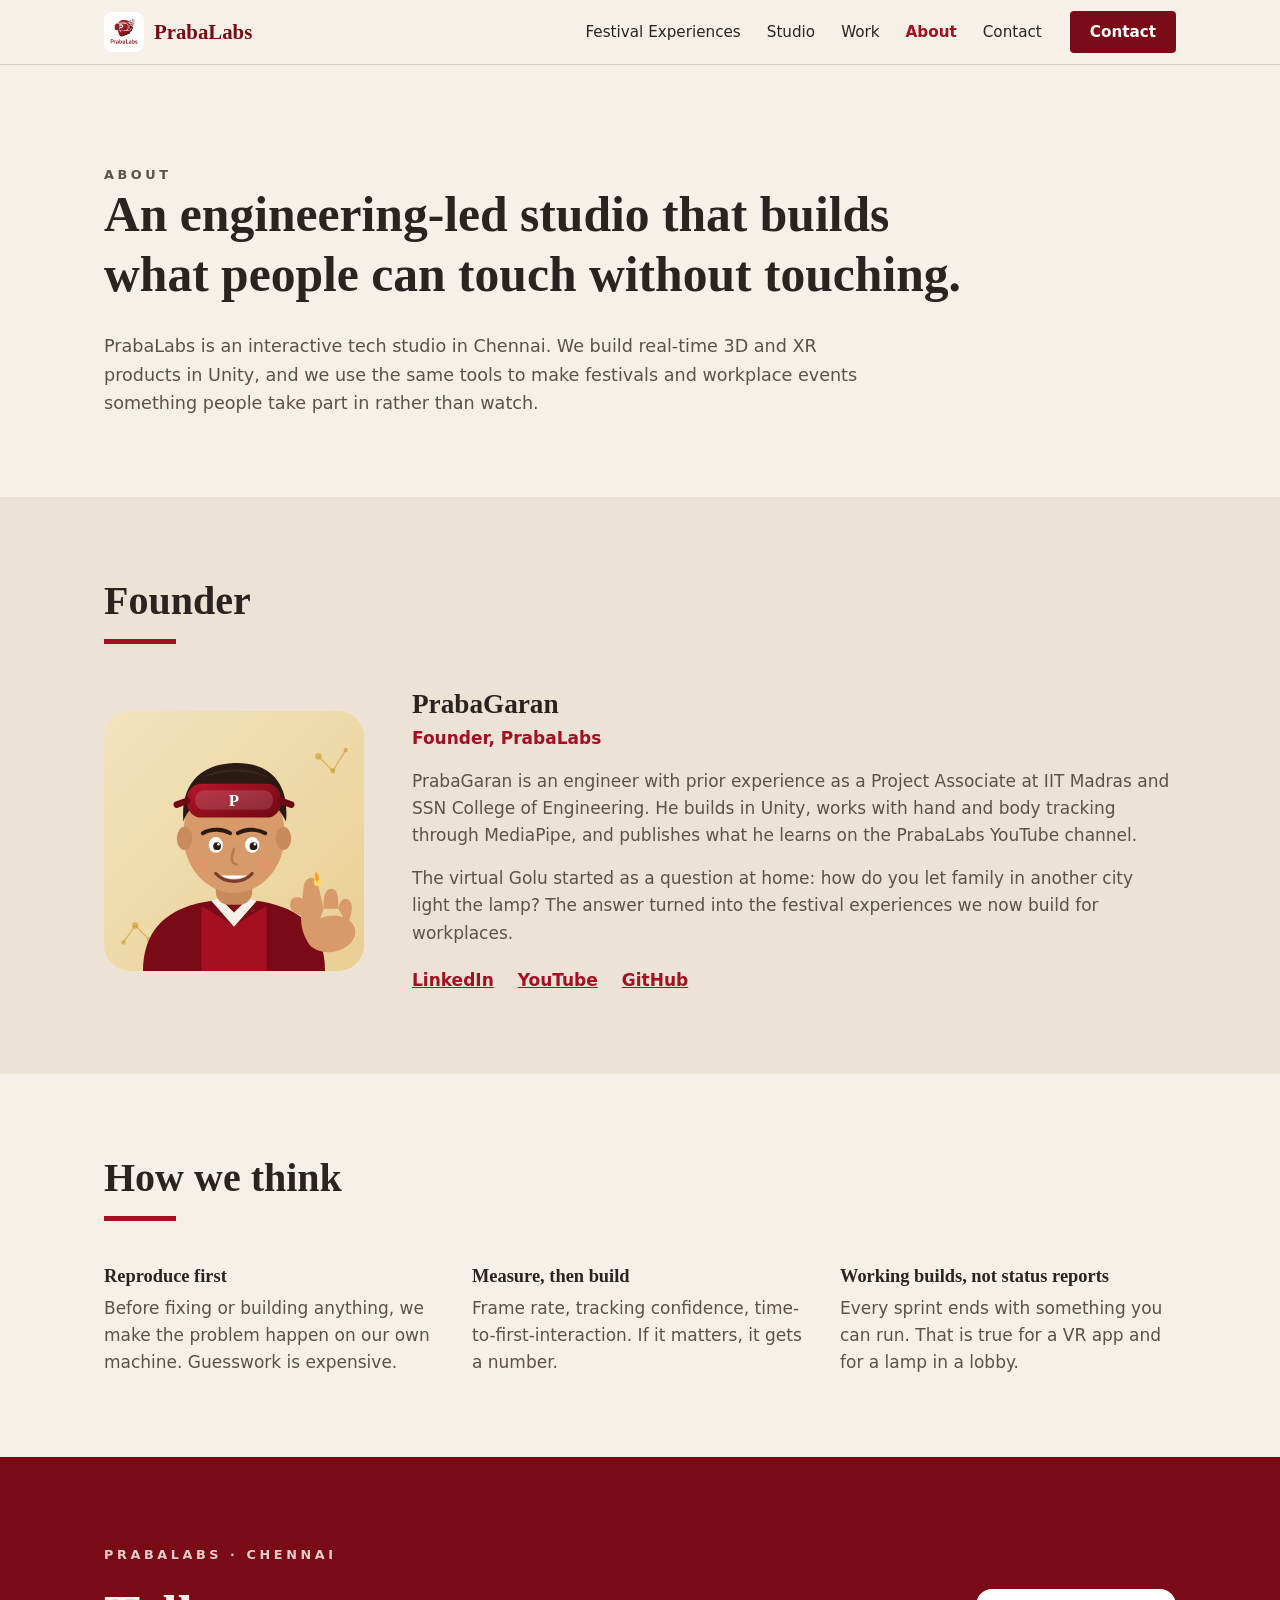
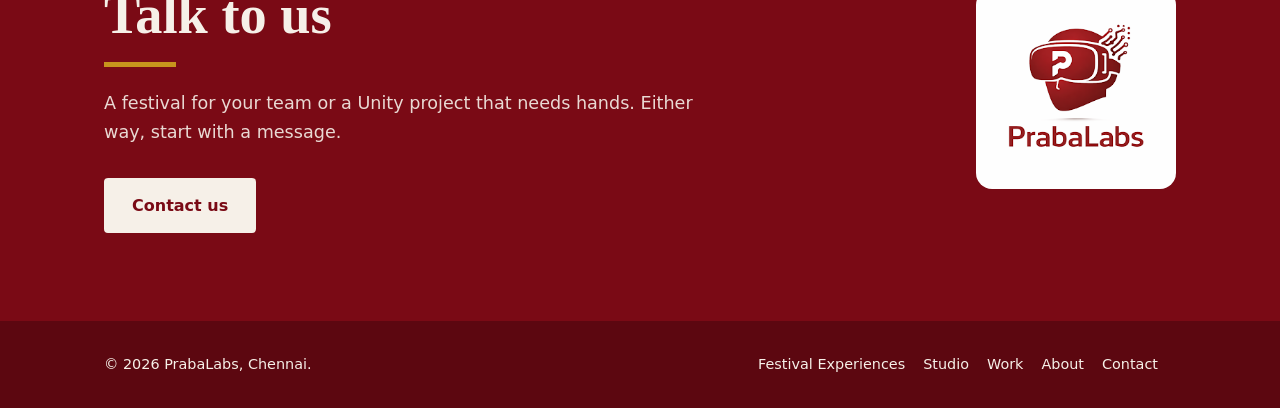
==== about.html @ b810124c "Redesign: festival experiences page, multi-page site, quote form, founder page" ====
<!DOCTYPE html>
<html lang="en">
<head>
  <meta charset="utf-8">
  <meta name="viewport" content="width=device-width, initial-scale=1">
  <title>About | PrabaLabs</title>
  <meta name="description" content="PrabaLabs is an engineering-led interactive tech studio in Chennai founded by PrabaGaran, building touch-free festival experiences and Unity XR products.">
  <link rel="canonical" href="https://prabalabs.github.io/about.html">
  <meta property="og:title" content="About PrabaLabs">
  <meta property="og:description" content="An engineering-led interactive tech studio in Chennai.">
  <meta property="og:image" content="https://prabalabs.github.io/assets/logo.png">
  <meta property="og:type" content="website">
  <link rel="icon" href="assets/logo.png">
  <link rel="stylesheet" href="style.css">
</head>
<body>

  <header class="nav">
    <div class="wrap nav-inner">
      <a class="brand" href="index.html">
        <img src="assets/logo.png" alt="" width="40" height="40">
        <span>PrabaLabs</span>
      </a>
      <button class="nav-toggle" aria-label="Menu" aria-expanded="false"><span></span><span></span><span></span></button>
      <nav class="nav-links" aria-label="Main">
        <a href="festivals.html">Festival Experiences</a>
        <a href="services.html">Studio</a>
        <a href="work.html">Work</a>
        <a href="about.html" aria-current="page">About</a>
        <a href="contact.html">Contact</a>
      </nav>
      <a class="btn btn-small" href="contact.html">Contact</a>
    </div>
  </header>

  <main id="top">

    <section class="hero">
      <div class="wrap about">
        <p class="eyebrow">About</p>
        <h1>An engineering-led studio that builds what people can touch without touching.</h1>
        <p class="lead">PrabaLabs is an interactive tech studio in Chennai. We build real-time 3D and XR products in Unity, and we use the same tools to make festivals and workplace events something people take part in rather than watch.</p>
      </div>
    </section>

    <section class="section section-alt">
      <div class="wrap">
        <h2>Founder</h2>
        <div class="founder">
          <img src="assets/prabagaran.svg" alt="Cartoon portrait of PrabaGaran wearing a VR headset on his forehead and making the lamp-lighting pinch gesture" width="260" height="260">
          <div>
            <h3>PrabaGaran</h3>
            <p class="role">Founder, PrabaLabs</p>
            <p>PrabaGaran is an engineer with prior experience as a Project Associate at IIT Madras and SSN College of Engineering. He builds in Unity, works with hand and body tracking through MediaPipe, and publishes what he learns on the PrabaLabs YouTube channel.</p>
            <p>The virtual Golu started as a question at home: how do you let family in another city light the lamp? The answer turned into the festival experiences we now build for workplaces.</p>
            <p class="contact-links" style="margin-top:20px"><a href="https://www.linkedin.com/in/praba-labs-1b8735436" target="_blank" rel="noopener">LinkedIn</a> <a href="https://www.youtube.com/@PrabaLabs" target="_blank" rel="noopener">YouTube</a> <a href="https://github.com/PrabaLabs" target="_blank" rel="noopener">GitHub</a></p>
          </div>
        </div>
      </div>
    </section>

    <section class="section">
      <div class="wrap">
        <h2>How we think</h2>
        <div class="values">
          <div>
            <h3>Reproduce first</h3>
            <p>Before fixing or building anything, we make the problem happen on our own machine. Guesswork is expensive.</p>
          </div>
          <div>
            <h3>Measure, then build</h3>
            <p>Frame rate, tracking confidence, time-to-first-interaction. If it matters, it gets a number.</p>
          </div>
          <div>
            <h3>Working builds, not status reports</h3>
            <p>Every sprint ends with something you can run. That is true for a VR app and for a lamp in a lobby.</p>
          </div>
        </div>
      </div>
    </section>

    <section class="contact">
      <div class="wrap contact-grid">
        <div>
          <p class="eyebrow">PrabaLabs · Chennai</p>
          <h2>Talk to us</h2>
          <p class="lead">A festival for your team or a Unity project that needs hands. Either way, start with a message.</p>
          <div class="actions">
            <a class="btn btn-light" href="contact.html">Contact us</a>
          </div>
        </div>
        <img class="contact-logo" src="assets/logo.png" alt="PrabaLabs logo" width="200" height="200" loading="lazy">
      </div>
    </section>

  </main>

  <footer class="footer">
    <div class="wrap">
      <p>© <span id="year">2026</span> PrabaLabs, Chennai.</p>
      <p><a href="festivals.html">Festival Experiences</a><a href="services.html">Studio</a><a href="work.html">Work</a><a href="about.html">About</a><a href="contact.html">Contact</a></p>
    </div>
  </footer>

  <script src="site.js"></script>
</body>
</html>
---- style.css ----
:root {
  --cream: #f6f0e8;
  --cream-dark: #ece3d6;
  --maroon: #7a0a15;
  --red: #a50f22;
  --gold: #c8951d;
  --gold-soft: #f3e3bd;
  --ink: #2b2320;
  --muted: #5c514b;
  --rule: #d8cdbf;
  --serif: Georgia, "Times New Roman", serif;
  --sans: "Segoe UI", system-ui, -apple-system, Roboto, Helvetica, Arial, sans-serif;
}

* { box-sizing: border-box; }

html { scroll-behavior: smooth; scroll-padding-top: 80px; }

body {
  margin: 0;
  background: var(--cream);
  color: var(--ink);
  font-family: var(--sans);
  font-size: 17px;
  line-height: 1.6;
}

img { max-width: 100%; height: auto; display: block; }

a { color: var(--red); }

.wrap { max-width: 1120px; margin: 0 auto; padding: 0 24px; }

h1, h2, h3 { margin: 0; line-height: 1.2; }

h1, h2, blockquote { font-family: var(--serif); }

h1 { font-size: clamp(2rem, 4.2vw, 3.1rem); font-weight: 700; text-wrap: balance; }

h2 { font-size: clamp(1.8rem, 3.4vw, 2.5rem); }

h2::after {
  content: "";
  display: block;
  width: 72px;
  height: 5px;
  margin-top: 14px;
  background: var(--red);
}

h2.center { text-align: center; }
h2.center::after { margin-left: auto; margin-right: auto; }

h3 { font-size: 1.15rem; }

.eyebrow {
  margin: 0 0 18px;
  color: var(--red);
  font-size: 0.8rem;
  font-weight: 700;
  letter-spacing: 0.28em;
  text-transform: uppercase;
}

.lead { margin: 22px 0 0; max-width: 56ch; color: var(--muted); font-size: 1.1rem; }

.muted { color: var(--muted); }

/* Navigation */

.nav {
  position: sticky;
  top: 0;
  z-index: 10;
  background: rgba(246, 240, 232, 0.94);
  backdrop-filter: blur(8px);
  border-bottom: 1px solid var(--rule);
}

.nav-inner { position: relative; display: flex; align-items: center; gap: 28px; height: 64px; }

.brand {
  display: flex;
  align-items: center;
  gap: 10px;
  margin-right: auto;
  color: var(--maroon);
  font-family: var(--serif);
  font-size: 1.3rem;
  font-weight: 700;
  text-decoration: none;
}

.brand img { border-radius: 8px; }

.nav-links { display: flex; gap: 26px; }

.nav-links a { color: var(--ink); font-size: 0.95rem; text-decoration: none; }

.nav-links a:hover, .nav-links a[aria-current="page"] { color: var(--red); }

.nav-links a[aria-current="page"] { font-weight: 600; }

.nav-toggle {
  display: none;
  width: 42px;
  height: 42px;
  padding: 0;
  border: 1px solid var(--rule);
  border-radius: 6px;
  background: transparent;
  cursor: pointer;
}

.nav-toggle span {
  display: block;
  width: 20px;
  height: 2px;
  margin: 4px auto;
  background: var(--ink);
}

/* Buttons */

.btn {
  display: inline-block;
  padding: 13px 26px;
  border: 2px solid var(--maroon);
  border-radius: 4px;
  background: var(--maroon);
  color: #fff;
  font-weight: 600;
  text-decoration: none;
  cursor: pointer;
  font-size: 1rem;
  font-family: inherit;
  transition: background 0.15s, color 0.15s;
}

.btn:hover { background: var(--red); border-color: var(--red); }

.btn-small { padding: 7px 18px; font-size: 0.95rem; }

.btn-ghost { background: transparent; color: var(--maroon); }

.btn-ghost:hover { background: var(--maroon); border-color: var(--maroon); color: #fff; }

.btn-light { background: var(--cream); border-color: var(--cream); color: var(--maroon); }

.btn-light:hover { background: #fff; border-color: #fff; }

.btn-gold { background: var(--gold); border-color: var(--gold); color: #2b1a05; }

.btn-gold:hover { background: #dca72a; border-color: #dca72a; }

.actions { display: flex; flex-wrap: wrap; gap: 14px; margin-top: 32px; }

/* Hero */

.hero { padding: 72px 0 80px; }

.hero-grid { display: grid; grid-template-columns: 1.05fr 1fr; gap: 56px; align-items: center; }

.feature { margin: 0; }

.feature figcaption { margin-top: 12px; color: var(--muted); font-size: 0.92rem; }

/* Home: two front doors */

.doors { display: grid; grid-template-columns: 1fr 1fr; gap: 28px; margin-top: 44px; }

.door {
  position: relative;
  display: flex;
  flex-direction: column;
  justify-content: flex-end;
  min-height: 380px;
  padding: 32px;
  border-radius: 10px;
  overflow: hidden;
  color: #fff;
  text-decoration: none;
  background: linear-gradient(160deg, #3a1a1d, #1c0f10);
  isolation: isolate;
}

.door img { position: absolute; inset: 0; width: 100%; height: 100%; object-fit: cover; z-index: -2; transition: transform 0.4s; }

.door::before {
  content: "";
  position: absolute;
  inset: 0;
  z-index: -1;
  background: linear-gradient(180deg, rgba(20, 8, 6, 0.15) 0%, rgba(20, 8, 6, 0.78) 45%, rgba(20, 8, 6, 0.94) 100%);
}

.door:hover img { transform: scale(1.04); }

.door .eyebrow { color: var(--gold); margin-bottom: 10px; }

.door h3 { font-family: var(--serif); font-size: 1.7rem; }

.door p { margin: 10px 0 0; opacity: 0.9; max-width: 40ch; }

.door .arrow { margin-top: 18px; color: var(--gold); font-weight: 600; }

/* Video thumbnails */

.video {
  position: relative;
  display: block;
  width: 100%;
  aspect-ratio: 16 / 9;
  padding: 0;
  border: 0;
  border-radius: 6px;
  overflow: hidden;
  background: var(--ink);
  cursor: pointer;
}

.video img { width: 100%; height: 100%; object-fit: cover; transition: transform 0.3s; }

.video:hover img { transform: scale(1.03); }

.play {
  position: absolute;
  inset: 0;
  margin: auto;
  width: 64px;
  height: 64px;
  border-radius: 50%;
  background: var(--red);
  box-shadow: 0 4px 18px rgba(0, 0, 0, 0.35);
}

.play::after {
  content: "";
  position: absolute;
  top: 50%;
  left: 54%;
  transform: translate(-50%, -50%);
  border-style: solid;
  border-width: 11px 0 11px 18px;
  border-color: transparent transparent transparent #fff;
}

.video-frame { cursor: default; }

.feature .video { box-shadow: 0 18px 40px rgba(122, 10, 21, 0.22); }

.video-square { aspect-ratio: 1; }

/* Sections */

.section { padding: 80px 0; }

.section-alt { background: var(--cream-dark); }

.section-gold { background: var(--gold-soft); }

.section-intro { max-width: 68ch; margin: 24px 0 0; color: var(--muted); }

.section-head { display: flex; align-items: end; justify-content: space-between; gap: 24px; flex-wrap: wrap; }

/* Cards */

.cards { display: grid; grid-template-columns: repeat(3, 1fr); gap: 32px; margin-top: 44px; }

.card h3 { margin-top: 16px; }

.card p { margin: 8px 0 0; color: var(--muted); font-size: 0.97rem; }

.card .tags { color: var(--red); font-size: 0.82rem; font-weight: 600; letter-spacing: 0.02em; }

.card-link {
  display: flex;
  flex-direction: column;
  justify-content: center;
  padding: 28px;
  border: 1px solid var(--rule);
  border-left: 5px solid var(--red);
  border-radius: 6px;
  color: var(--ink);
  text-decoration: none;
}

.card-link h3 { margin-top: 0; font-family: var(--serif); font-size: 1.4rem; }

.card-link .arrow { margin-top: 18px; color: var(--red); font-weight: 600; }

.card-link:hover { background: #fff; }

/* Case study */

.case { display: grid; grid-template-columns: 1fr 1fr; gap: 48px; align-items: center; margin-top: 44px; }

.case img { border-radius: 8px; box-shadow: 0 18px 40px rgba(122, 10, 21, 0.18); }

.case h3 { font-family: var(--serif); font-size: 1.6rem; }

.case p { color: var(--muted); }

.case dl { display: grid; grid-template-columns: auto 1fr; gap: 6px 18px; margin: 22px 0 0; font-size: 0.95rem; }

.case dt { color: var(--red); font-weight: 700; }

.case dd { margin: 0; color: var(--muted); }

/* Services */

.services { display: grid; grid-template-columns: repeat(2, 1fr); gap: 36px 56px; margin-top: 44px; }

.service { padding-left: 22px; border-left: 5px solid var(--red); }

.service p { margin: 8px 0 0; color: var(--muted); }

.expertise { margin: 48px 0 0; padding-top: 22px; border-top: 1px solid var(--rule); color: var(--muted); }

.expertise strong { color: var(--ink); }

/* Process */

.steps { display: grid; grid-template-columns: repeat(3, 1fr); gap: 0; margin: 44px 0 0; padding: 0; list-style: none; }

.steps li { padding: 0 36px; border-left: 1px solid var(--rule); }

.steps li:first-child { padding-left: 0; border-left: 0; }

.steps .num { display: block; color: var(--red); font-family: var(--serif); font-size: 2.8rem; font-weight: 700; line-height: 1; }

.steps .num::after { content: ""; display: block; width: 44px; height: 4px; margin: 16px 0 20px; background: var(--red); }

.steps p { margin: 10px 0 0; color: var(--muted); }

/* Festival page */

.fest-hero {
  position: relative;
  padding: 88px 0 96px;
  color: #fff;
  background: #2a0b0e;
  overflow: hidden;
}

.fest-hero .bg {
  position: absolute;
  inset: 0;
  width: 100%;
  height: 100%;
  object-fit: cover;
  object-position: center 30%;
  opacity: 0.45;
}

.fest-hero::after {
  content: "";
  position: absolute;
  inset: 0;
  background: linear-gradient(90deg, rgba(42, 11, 14, 0.94) 0%, rgba(42, 11, 14, 0.6) 60%, rgba(42, 11, 14, 0.25) 100%);
}

.fest-hero .wrap { position: relative; z-index: 1; }

.fest-hero .eyebrow { color: var(--gold); }

.fest-hero h1 { font-size: clamp(2.2rem, 5vw, 3.6rem); max-width: 18ch; }

.fest-hero .lead { color: #fff; opacity: 0.92; }

.fest-hero .note { margin-top: 26px; font-size: 0.92rem; opacity: 0.8; }

.how { display: grid; grid-template-columns: repeat(3, 1fr); gap: 32px; margin-top: 44px; }

.how figure { margin: 0; }

.how img { border-radius: 8px; aspect-ratio: 1; object-fit: cover; }

.how .num { display: inline-block; margin-top: 18px; color: var(--gold); font-family: var(--serif); font-size: 2rem; font-weight: 700; line-height: 1; }

.how h3 { margin-top: 8px; }

.how p { margin: 8px 0 0; color: var(--muted); }

.flowers { display: flex; gap: 14px; margin-top: 28px; flex-wrap: wrap; }

.flowers span { padding: 8px 16px; border: 1px solid var(--gold); border-radius: 999px; font-size: 0.9rem; color: var(--ink); background: #fff; }

.calendar { display: grid; grid-template-columns: repeat(4, 1fr); gap: 24px; margin-top: 44px; }

.fest {
  padding: 26px;
  border: 1px solid var(--rule);
  border-top: 5px solid var(--gold);
  border-radius: 8px;
  background: #fff;
}

.fest h3 { font-family: var(--serif); font-size: 1.35rem; }

.fest .when { margin: 6px 0 0; color: var(--red); font-weight: 600; font-size: 0.9rem; }

.fest p { margin: 12px 0 0; color: var(--muted); font-size: 0.95rem; }

.fest .status { display: inline-block; margin-top: 16px; padding: 4px 12px; border-radius: 999px; font-size: 0.78rem; font-weight: 700; letter-spacing: 0.08em; text-transform: uppercase; }

.status-ready { background: #e6f3e6; color: #1f6b2a; }

.status-soon { background: var(--gold-soft); color: #7a5410; }

.packages { display: grid; grid-template-columns: repeat(3, 1fr); gap: 28px; margin-top: 44px; }

.package {
  display: flex;
  flex-direction: column;
  padding: 32px;
  border-radius: 10px;
  background: #fff;
  border: 1px solid var(--rule);
}

.package.featured { border: 2px solid var(--gold); box-shadow: 0 18px 40px rgba(200, 149, 29, 0.18); }

.package h3 { font-family: var(--serif); font-size: 1.5rem; }

.package .for { margin: 6px 0 0; color: var(--red); font-size: 0.9rem; font-weight: 600; }

.package ul { margin: 20px 0 0; padding: 0 0 0 20px; color: var(--muted); }

.package li { margin: 8px 0; }

.package .price { margin: auto 0 0; padding-top: 22px; font-family: var(--serif); font-size: 1.15rem; color: var(--ink); }

.package .btn { margin-top: 18px; text-align: center; }

.where { display: grid; grid-template-columns: repeat(5, 1fr); gap: 20px; margin-top: 44px; }

.where div { padding: 22px 18px; border-radius: 8px; background: #fff; border: 1px solid var(--rule); text-align: center; }

.where strong { display: block; font-family: var(--serif); font-size: 1.1rem; }

.where span { display: block; margin-top: 6px; color: var(--muted); font-size: 0.9rem; }

.proof { margin-top: 44px; padding: 36px; border: 1px dashed var(--gold); border-radius: 10px; text-align: center; color: var(--muted); }

.faq { max-width: 760px; margin-top: 36px; }

.faq details { border-top: 1px solid var(--rule); padding: 16px 0; }

.faq details:last-child { border-bottom: 1px solid var(--rule); }

.faq summary { cursor: pointer; font-weight: 600; }

.faq p { margin: 10px 0 0; color: var(--muted); }

/* Forms */

.form-grid { display: grid; grid-template-columns: 1fr 1fr; gap: 56px; align-items: start; }

.form { margin-top: 36px; }

.form .row { display: grid; grid-template-columns: 1fr 1fr; gap: 16px; }

.form label { display: block; margin-top: 16px; font-size: 0.9rem; font-weight: 600; }

.form input, .form select, .form textarea {
  width: 100%;
  margin-top: 6px;
  padding: 12px 14px;
  border: 1px solid var(--rule);
  border-radius: 6px;
  background: #fff;
  font: inherit;
  color: var(--ink);
}

.form input:focus, .form select:focus, .form textarea:focus { outline: 2px solid var(--gold); border-color: var(--gold); }

.form textarea { min-height: 120px; resize: vertical; }

.form .btn { margin-top: 24px; }

.form .status { margin-top: 16px; font-size: 0.95rem; min-height: 1.5em; }

.form .ok { color: #1f6b2a; }

.form .err { color: var(--red); }

.hp { position: absolute; left: -9999px; }

/* About */

.about blockquote {
  margin: 40px 0 0;
  padding-left: 28px;
  border-left: 6px solid var(--red);
  font-size: clamp(1.5rem, 3vw, 2.1rem);
  line-height: 1.3;
  max-width: 34ch;
}

.about p { max-width: 68ch; margin: 28px 0 0; color: var(--muted); }

.founder { display: grid; grid-template-columns: 260px 1fr; gap: 48px; align-items: center; margin-top: 44px; }

.founder img { border-radius: 16px; }

.founder h3 { font-family: var(--serif); font-size: 1.7rem; }

.founder .role { margin: 4px 0 0; color: var(--red); font-weight: 600; }

.founder p { margin: 16px 0 0; color: var(--muted); }

.founder .contact-links a { color: var(--red); }

.values { display: grid; grid-template-columns: repeat(3, 1fr); gap: 32px; margin-top: 44px; }

.values h3 { font-family: var(--serif); }

.values p { margin: 8px 0 0; color: var(--muted); }

/* Contact band */

.contact { padding: 88px 0; background: var(--maroon); color: var(--cream); }

.contact .eyebrow { color: var(--cream); opacity: 0.85; }

.contact h2 { font-size: clamp(2.2rem, 5vw, 3.4rem); }

.contact h2::after { background: var(--gold); }

.contact .lead { color: var(--cream); opacity: 0.9; }

.contact-grid { display: grid; grid-template-columns: 1fr auto; gap: 48px; align-items: center; }

.contact-logo { border-radius: 16px; }

.contact-links { display: flex; gap: 24px; margin: 26px 0 0; }

.contact-links a { color: var(--cream); font-weight: 600; }

/* Footer */

.footer { padding: 32px 0; background: #5c0710; color: var(--cream); font-size: 0.9rem; }

.footer .wrap { display: flex; flex-wrap: wrap; gap: 12px 32px; justify-content: space-between; }

.footer p { margin: 0; }

.footer a { color: var(--cream); text-decoration: none; margin-right: 18px; }

.footer a:hover { text-decoration: underline; }

/* Smaller screens */

@media (max-width: 900px) {
  .hero { padding: 48px 0 56px; }
  .hero-grid, .doors, .case, .form-grid, .founder { grid-template-columns: 1fr; gap: 36px; }
  .cards, .how, .packages, .values { grid-template-columns: repeat(2, 1fr); }
  .calendar { grid-template-columns: repeat(2, 1fr); }
  .where { grid-template-columns: repeat(3, 1fr); }
  .steps { grid-template-columns: 1fr; gap: 36px; }
  .steps li, .steps li:first-child { padding: 0; border-left: 0; }
  .section { padding: 60px 0; }
  .door { min-height: 300px; }
  .founder { justify-items: start; }
  .founder img { width: 200px; }
}

@media (max-width: 640px) {
  .nav-toggle { display: block; }
  .nav .btn-small { display: none; }
  .nav-links {
    display: none;
    position: absolute;
    top: 64px;
    left: -24px;
    right: -24px;
    flex-direction: column;
    gap: 0;
    padding: 8px 24px 16px;
    background: var(--cream);
    border-bottom: 1px solid var(--rule);
  }
  .nav-links.open { display: flex; }
  .nav-links a { padding: 12px 0; border-top: 1px solid var(--rule); }
  .cards, .services, .how, .packages, .calendar, .values, .where { grid-template-columns: 1fr; }
  .contact-grid { grid-template-columns: 1fr; }
  .contact-logo { width: 120px; height: 120px; }
  .btn { text-align: center; }
  .form .row { grid-template-columns: 1fr; }
  .fest-hero { padding: 64px 0 72px; }
  .fest-hero::after { background: rgba(42, 11, 14, 0.82); }
}
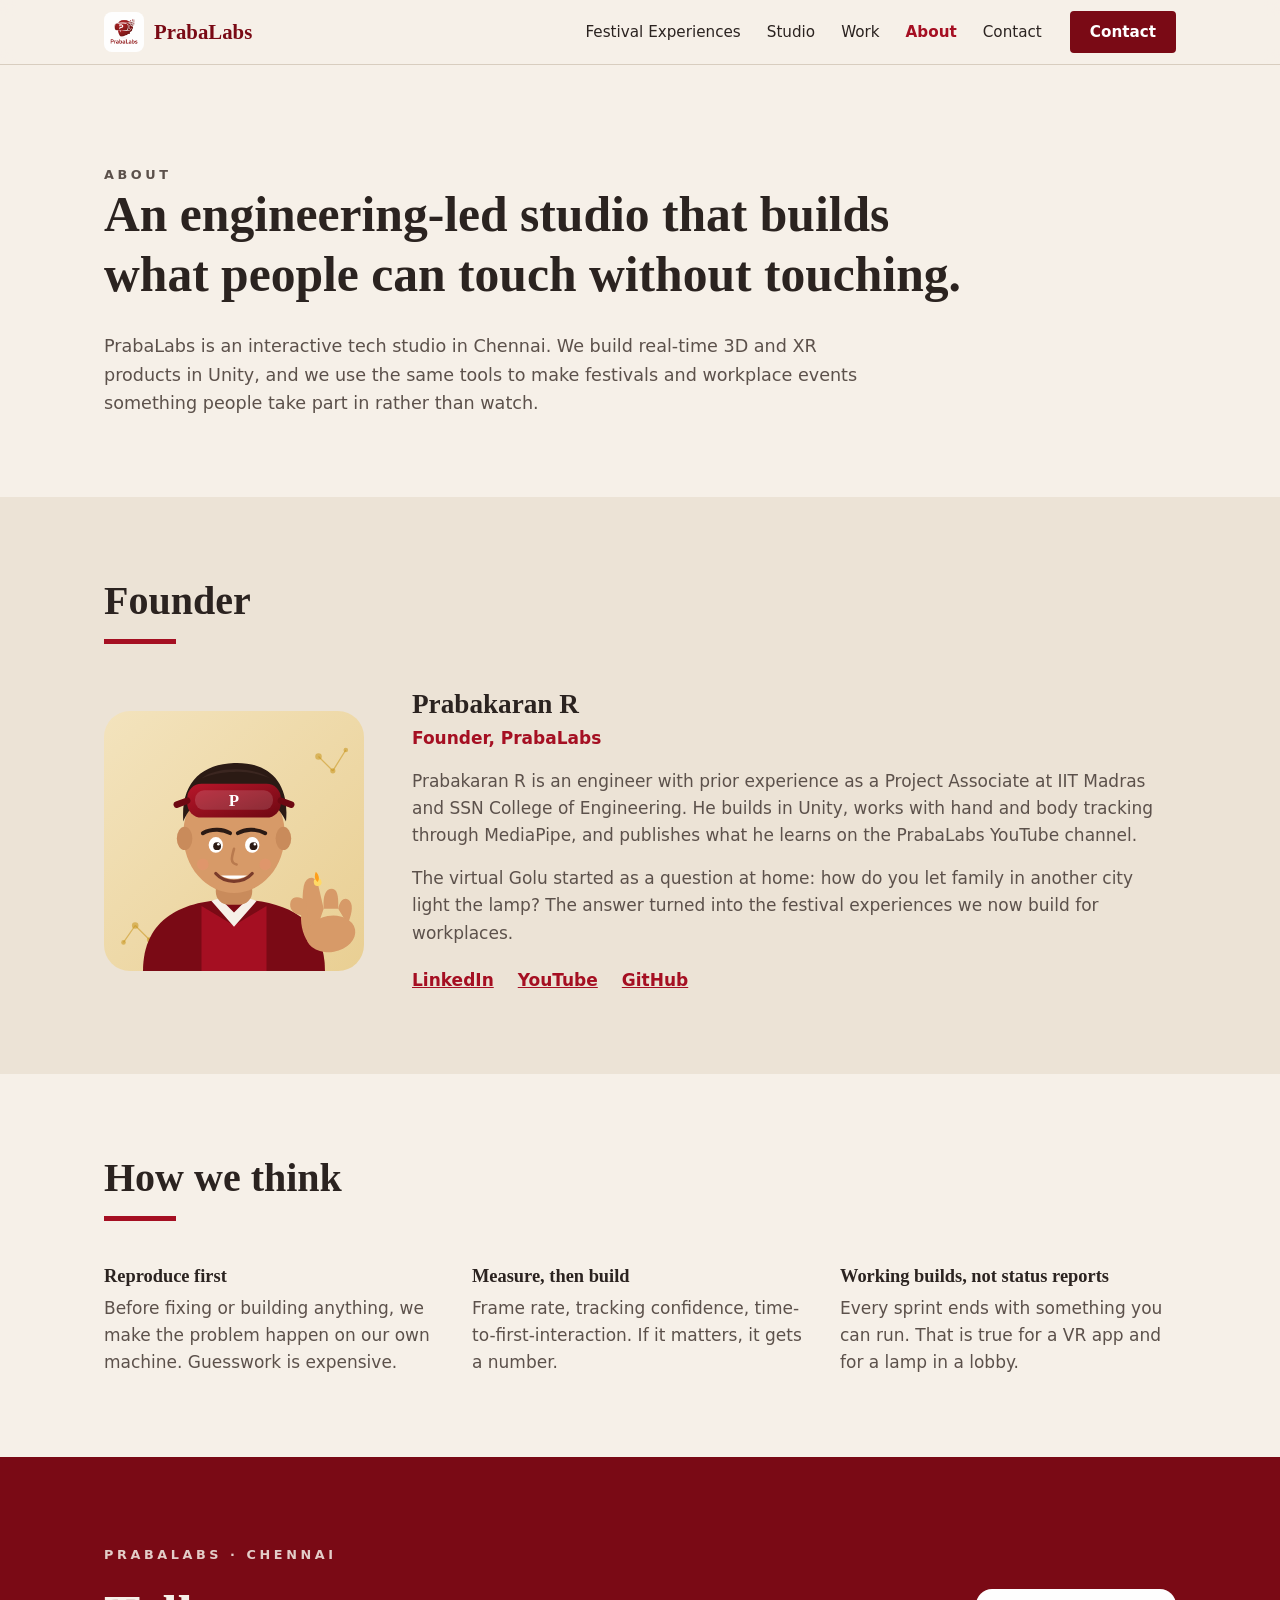
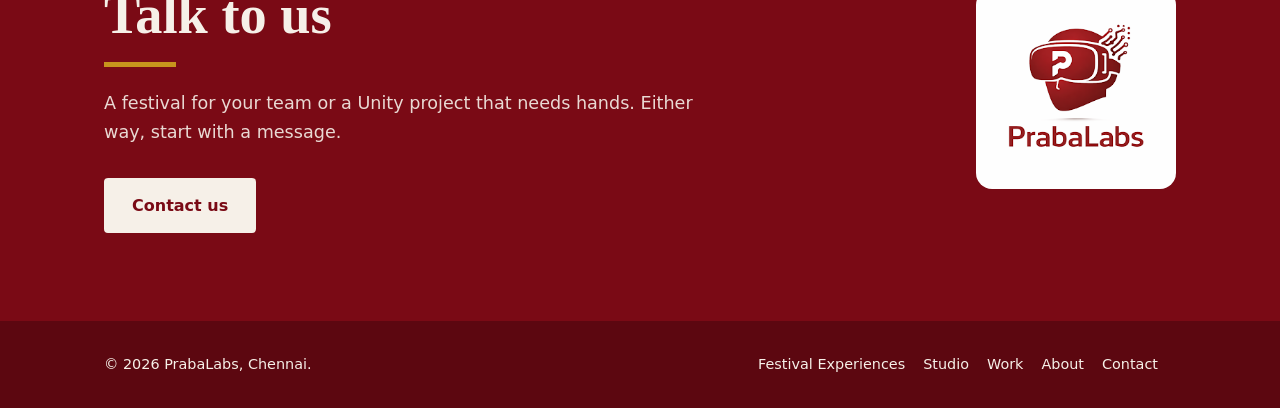
==== commit 228c4951: "Founder name and LinkedIn link" ====
--- a/about.html
+++ b/about.html
@@ -4,7 +4,7 @@
   <meta charset="utf-8">
   <meta name="viewport" content="width=device-width, initial-scale=1">
   <title>About | PrabaLabs</title>
-  <meta name="description" content="PrabaLabs is an engineering-led interactive tech studio in Chennai founded by PrabaGaran, building touch-free festival experiences and Unity XR products.">
+  <meta name="description" content="PrabaLabs is an engineering-led interactive tech studio in Chennai founded by Prabakaran R, building touch-free festival experiences and Unity XR products.">
   <link rel="canonical" href="https://prabalabs.github.io/about.html">
   <meta property="og:title" content="About PrabaLabs">
   <meta property="og:description" content="An engineering-led interactive tech studio in Chennai.">
@@ -47,13 +47,13 @@
       <div class="wrap">
         <h2>Founder</h2>
         <div class="founder">
-          <img src="assets/prabagaran.svg" alt="Cartoon portrait of PrabaGaran wearing a VR headset on his forehead and making the lamp-lighting pinch gesture" width="260" height="260">
+          <img src="assets/prabagaran.svg" alt="Cartoon portrait of Prabakaran R wearing a VR headset on his forehead and making the lamp-lighting pinch gesture" width="260" height="260">
           <div>
-            <h3>PrabaGaran</h3>
+            <h3>Prabakaran R</h3>
             <p class="role">Founder, PrabaLabs</p>
-            <p>PrabaGaran is an engineer with prior experience as a Project Associate at IIT Madras and SSN College of Engineering. He builds in Unity, works with hand and body tracking through MediaPipe, and publishes what he learns on the PrabaLabs YouTube channel.</p>
+            <p>Prabakaran R is an engineer with prior experience as a Project Associate at IIT Madras and SSN College of Engineering. He builds in Unity, works with hand and body tracking through MediaPipe, and publishes what he learns on the PrabaLabs YouTube channel.</p>
             <p>The virtual Golu started as a question at home: how do you let family in another city light the lamp? The answer turned into the festival experiences we now build for workplaces.</p>
-            <p class="contact-links" style="margin-top:20px"><a href="https://www.linkedin.com/in/praba-labs-1b8735436" target="_blank" rel="noopener">LinkedIn</a> <a href="https://www.youtube.com/@PrabaLabs" target="_blank" rel="noopener">YouTube</a> <a href="https://github.com/PrabaLabs" target="_blank" rel="noopener">GitHub</a></p>
+            <p class="contact-links" style="margin-top:20px"><a href="https://www.linkedin.com/in/praba-in" target="_blank" rel="noopener">LinkedIn</a> <a href="https://www.youtube.com/@PrabaLabs" target="_blank" rel="noopener">YouTube</a> <a href="https://github.com/PrabaLabs" target="_blank" rel="noopener">GitHub</a></p>
           </div>
         </div>
       </div>
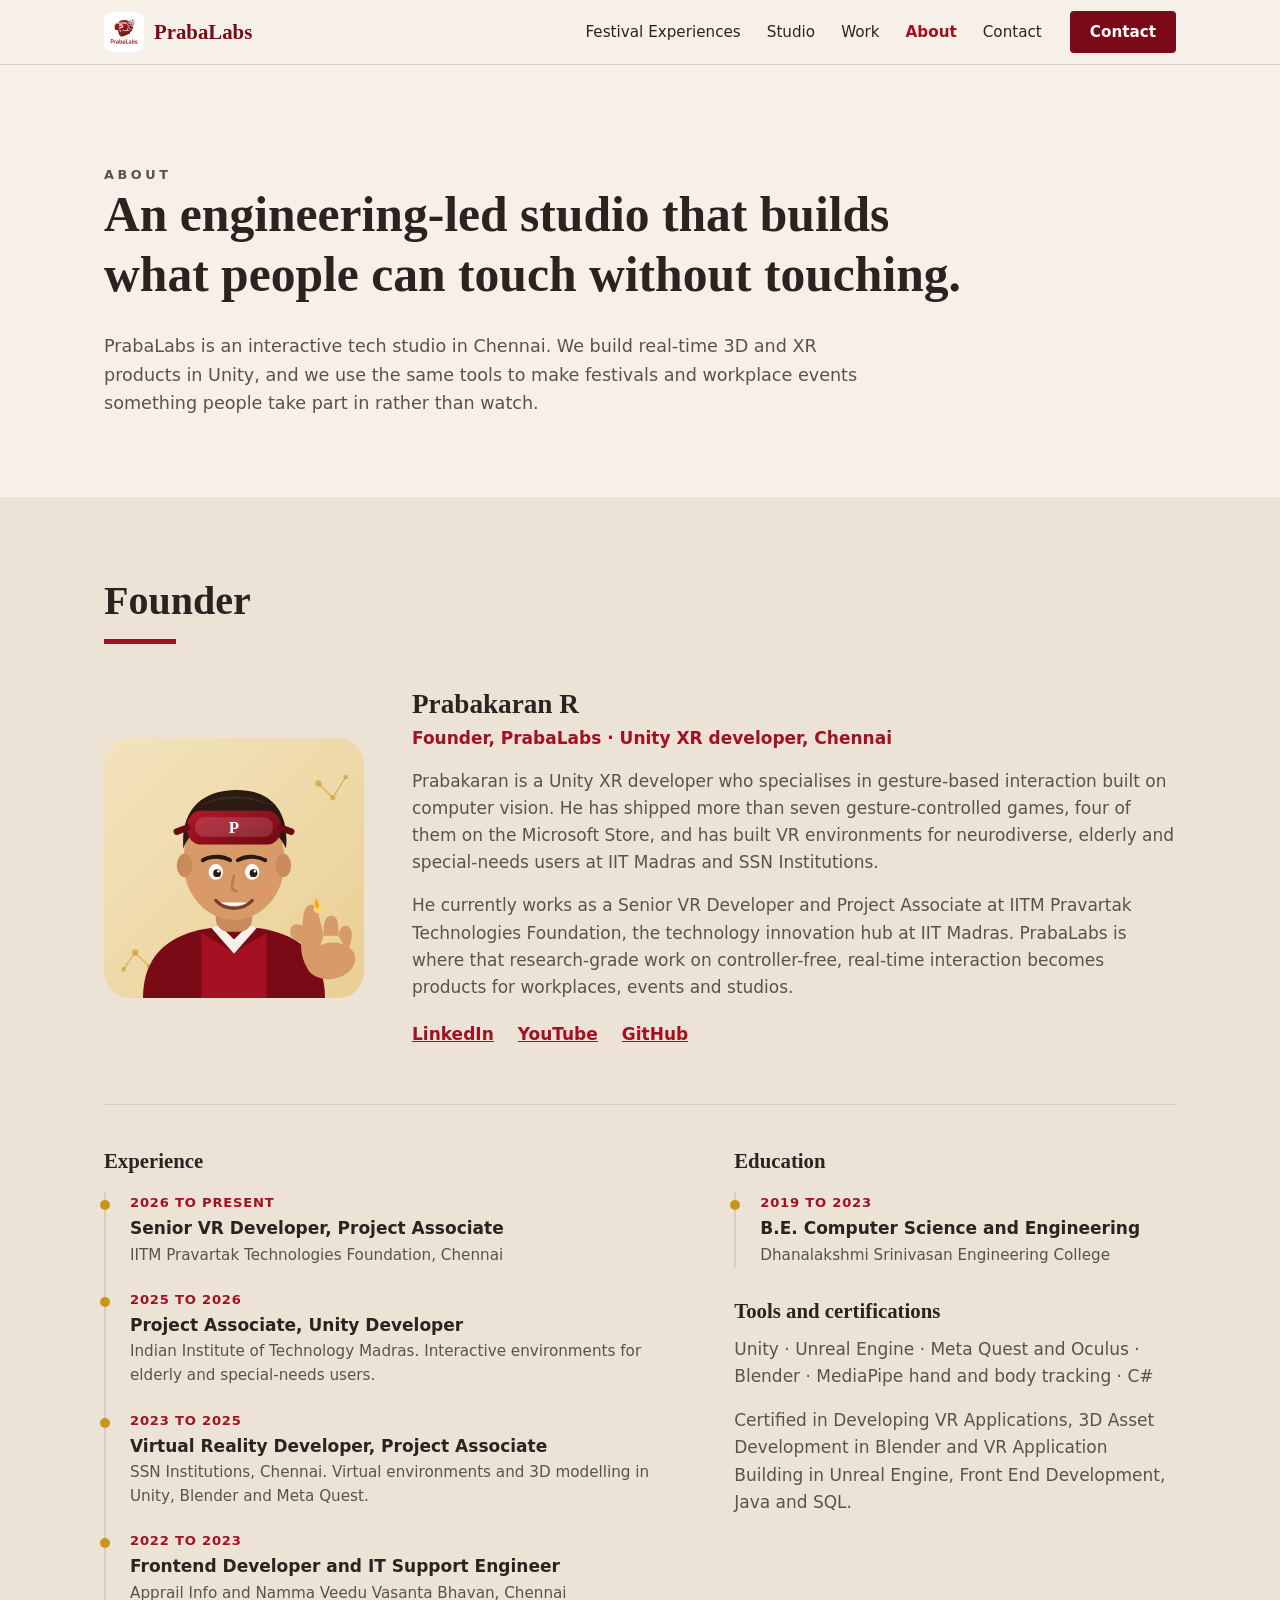
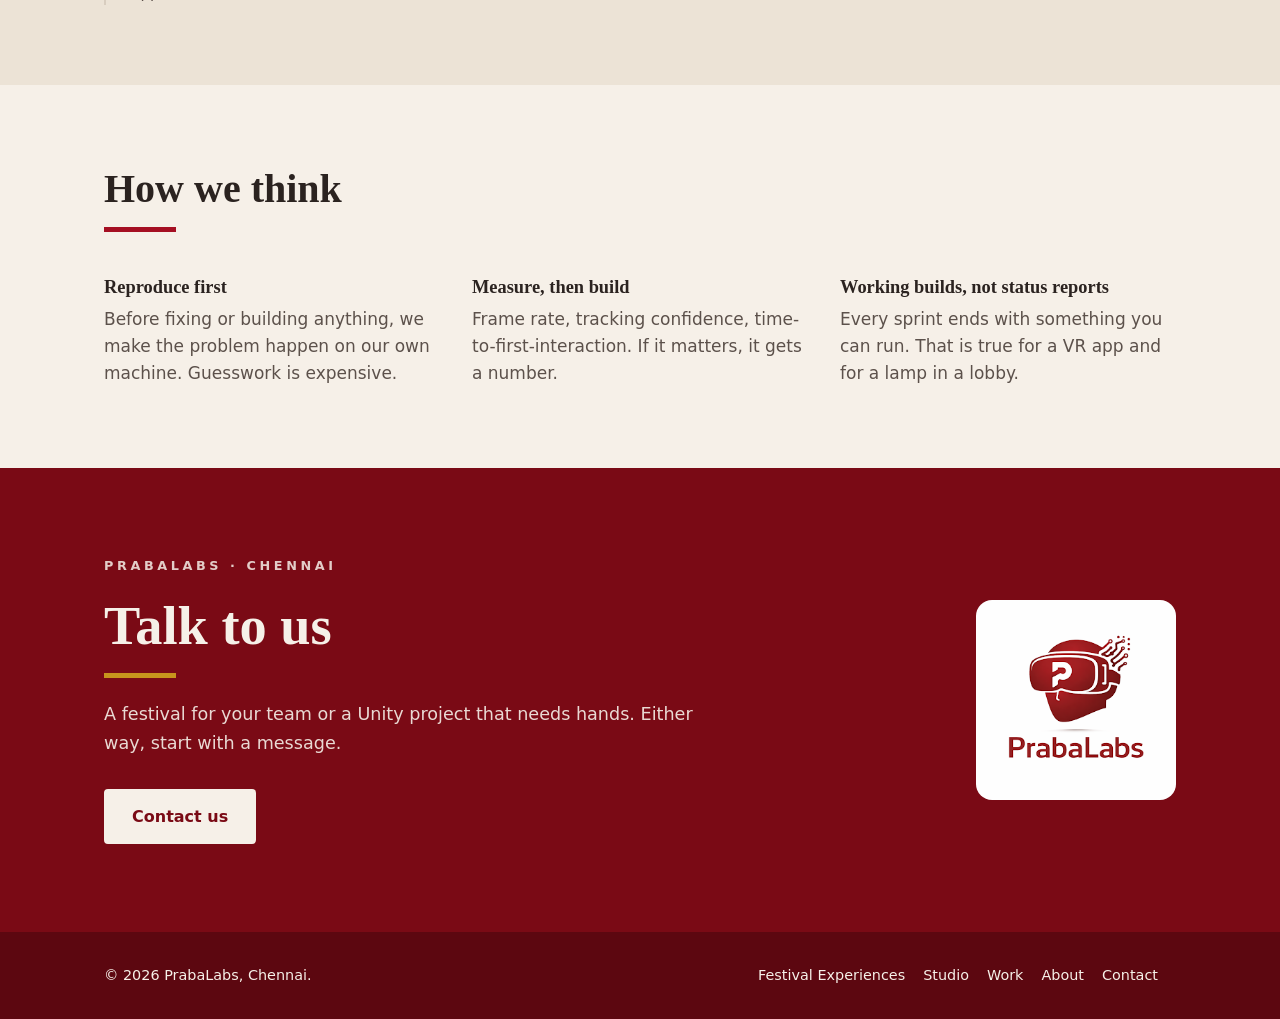
==== commit 1d92d072: "Founder profile from LinkedIn: experience, education, tools" ====
--- a/about.html
+++ b/about.html
@@ -4,7 +4,7 @@
   <meta charset="utf-8">
   <meta name="viewport" content="width=device-width, initial-scale=1">
   <title>About | PrabaLabs</title>
-  <meta name="description" content="PrabaLabs is an engineering-led interactive tech studio in Chennai founded by Prabakaran R, building touch-free festival experiences and Unity XR products.">
+  <meta name="description" content="PrabaLabs is an interactive tech studio in Chennai founded by Prabakaran R, a Unity XR developer specialising in gesture-based interaction, with experience at IIT Madras and SSN Institutions.">
   <link rel="canonical" href="https://prabalabs.github.io/about.html">
   <meta property="og:title" content="About PrabaLabs">
   <meta property="og:description" content="An engineering-led interactive tech studio in Chennai.">
@@ -47,14 +47,36 @@
       <div class="wrap">
         <h2>Founder</h2>
         <div class="founder">
-          <img src="assets/prabagaran.svg" alt="Cartoon portrait of Prabakaran R wearing a VR headset on his forehead and making the lamp-lighting pinch gesture" width="260" height="260">
+          <img src="assets/prabagaran.svg" alt="Cartoon portrait of Prabakaran R, founder of PrabaLabs" width="260" height="260">
           <div>
             <h3>Prabakaran R</h3>
-            <p class="role">Founder, PrabaLabs</p>
-            <p>Prabakaran R is an engineer with prior experience as a Project Associate at IIT Madras and SSN College of Engineering. He builds in Unity, works with hand and body tracking through MediaPipe, and publishes what he learns on the PrabaLabs YouTube channel.</p>
-            <p>The virtual Golu started as a question at home: how do you let family in another city light the lamp? The answer turned into the festival experiences we now build for workplaces.</p>
+            <p class="role">Founder, PrabaLabs · Unity XR developer, Chennai</p>
+            <p>Prabakaran is a Unity XR developer who specialises in gesture-based interaction built on computer vision. He has shipped more than seven gesture-controlled games, four of them on the Microsoft Store, and has built VR environments for neurodiverse, elderly and special-needs users at IIT Madras and SSN Institutions.</p>
+            <p>He currently works as a Senior VR Developer and Project Associate at IITM Pravartak Technologies Foundation, the technology innovation hub at IIT Madras. PrabaLabs is where that research-grade work on controller-free, real-time interaction becomes products for workplaces, events and studios.</p>
             <p class="contact-links" style="margin-top:20px"><a href="https://www.linkedin.com/in/praba-in" target="_blank" rel="noopener">LinkedIn</a> <a href="https://www.youtube.com/@PrabaLabs" target="_blank" rel="noopener">YouTube</a> <a href="https://github.com/PrabaLabs" target="_blank" rel="noopener">GitHub</a></p>
           </div>
+        </div>
+
+        <div class="timeline-grid">
+          <div>
+            <h3 class="sub">Experience</h3>
+            <ol class="timeline">
+              <li><span class="when">2026 to present</span><strong>Senior VR Developer, Project Associate</strong><span>IITM Pravartak Technologies Foundation, Chennai</span></li>
+              <li><span class="when">2025 to 2026</span><strong>Project Associate, Unity Developer</strong><span>Indian Institute of Technology Madras. Interactive environments for elderly and special-needs users.</span></li>
+              <li><span class="when">2023 to 2025</span><strong>Virtual Reality Developer, Project Associate</strong><span>SSN Institutions, Chennai. Virtual environments and 3D modelling in Unity, Blender and Meta Quest.</span></li>
+              <li><span class="when">2022 to 2023</span><strong>Frontend Developer and IT Support Engineer</strong><span>Apprail Info and Namma Veedu Vasanta Bhavan, Chennai</span></li>
+            </ol>
+          </div>
+          <div>
+            <h3 class="sub">Education</h3>
+            <ol class="timeline">
+              <li><span class="when">2019 to 2023</span><strong>B.E. Computer Science and Engineering</strong><span>Dhanalakshmi Srinivasan Engineering College</span></li>
+            </ol>
+            <h3 class="sub" style="margin-top:32px">Tools and certifications</h3>
+            <p class="muted" style="margin-top:12px">Unity · Unreal Engine · Meta Quest and Oculus · Blender · MediaPipe hand and body tracking · C#</p>
+            <p class="muted" style="margin-top:8px">Certified in Developing VR Applications, 3D Asset Development in Blender and VR Application Building in Unreal Engine, Front End Development, Java and SQL.</p>
+          </div>
+        </div>
         </div>
       </div>
     </section>
--- a/style.css
+++ b/style.css
@@ -513,6 +513,24 @@
 
 .founder .contact-links a { color: var(--red); }
 
+.timeline-grid { display: grid; grid-template-columns: 1.3fr 1fr; gap: 56px; margin-top: 56px; padding-top: 44px; border-top: 1px solid var(--rule); }
+
+.sub { font-family: var(--serif); font-size: 1.3rem; }
+
+.timeline { margin: 18px 0 0; padding: 0; list-style: none; }
+
+.timeline li { position: relative; padding: 0 0 22px 24px; border-left: 2px solid var(--rule); }
+
+.timeline li::before { content: ""; position: absolute; left: -6px; top: 8px; width: 10px; height: 10px; border-radius: 50%; background: var(--gold); }
+
+.timeline li:last-child { padding-bottom: 0; }
+
+.timeline .when { display: block; color: var(--red); font-size: 0.82rem; font-weight: 700; letter-spacing: 0.06em; text-transform: uppercase; }
+
+.timeline strong { display: block; margin-top: 2px; }
+
+.timeline span:last-child { display: block; color: var(--muted); font-size: 0.95rem; }
+
 .values { display: grid; grid-template-columns: repeat(3, 1fr); gap: 32px; margin-top: 44px; }
 
 .values h3 { font-family: var(--serif); }
@@ -555,7 +573,7 @@
 
 @media (max-width: 900px) {
   .hero { padding: 48px 0 56px; }
-  .hero-grid, .doors, .case, .form-grid, .founder { grid-template-columns: 1fr; gap: 36px; }
+  .hero-grid, .doors, .case, .form-grid, .founder, .timeline-grid { grid-template-columns: 1fr; gap: 36px; }
   .cards, .how, .packages, .values { grid-template-columns: repeat(2, 1fr); }
   .calendar { grid-template-columns: repeat(2, 1fr); }
   .where { grid-template-columns: repeat(3, 1fr); }
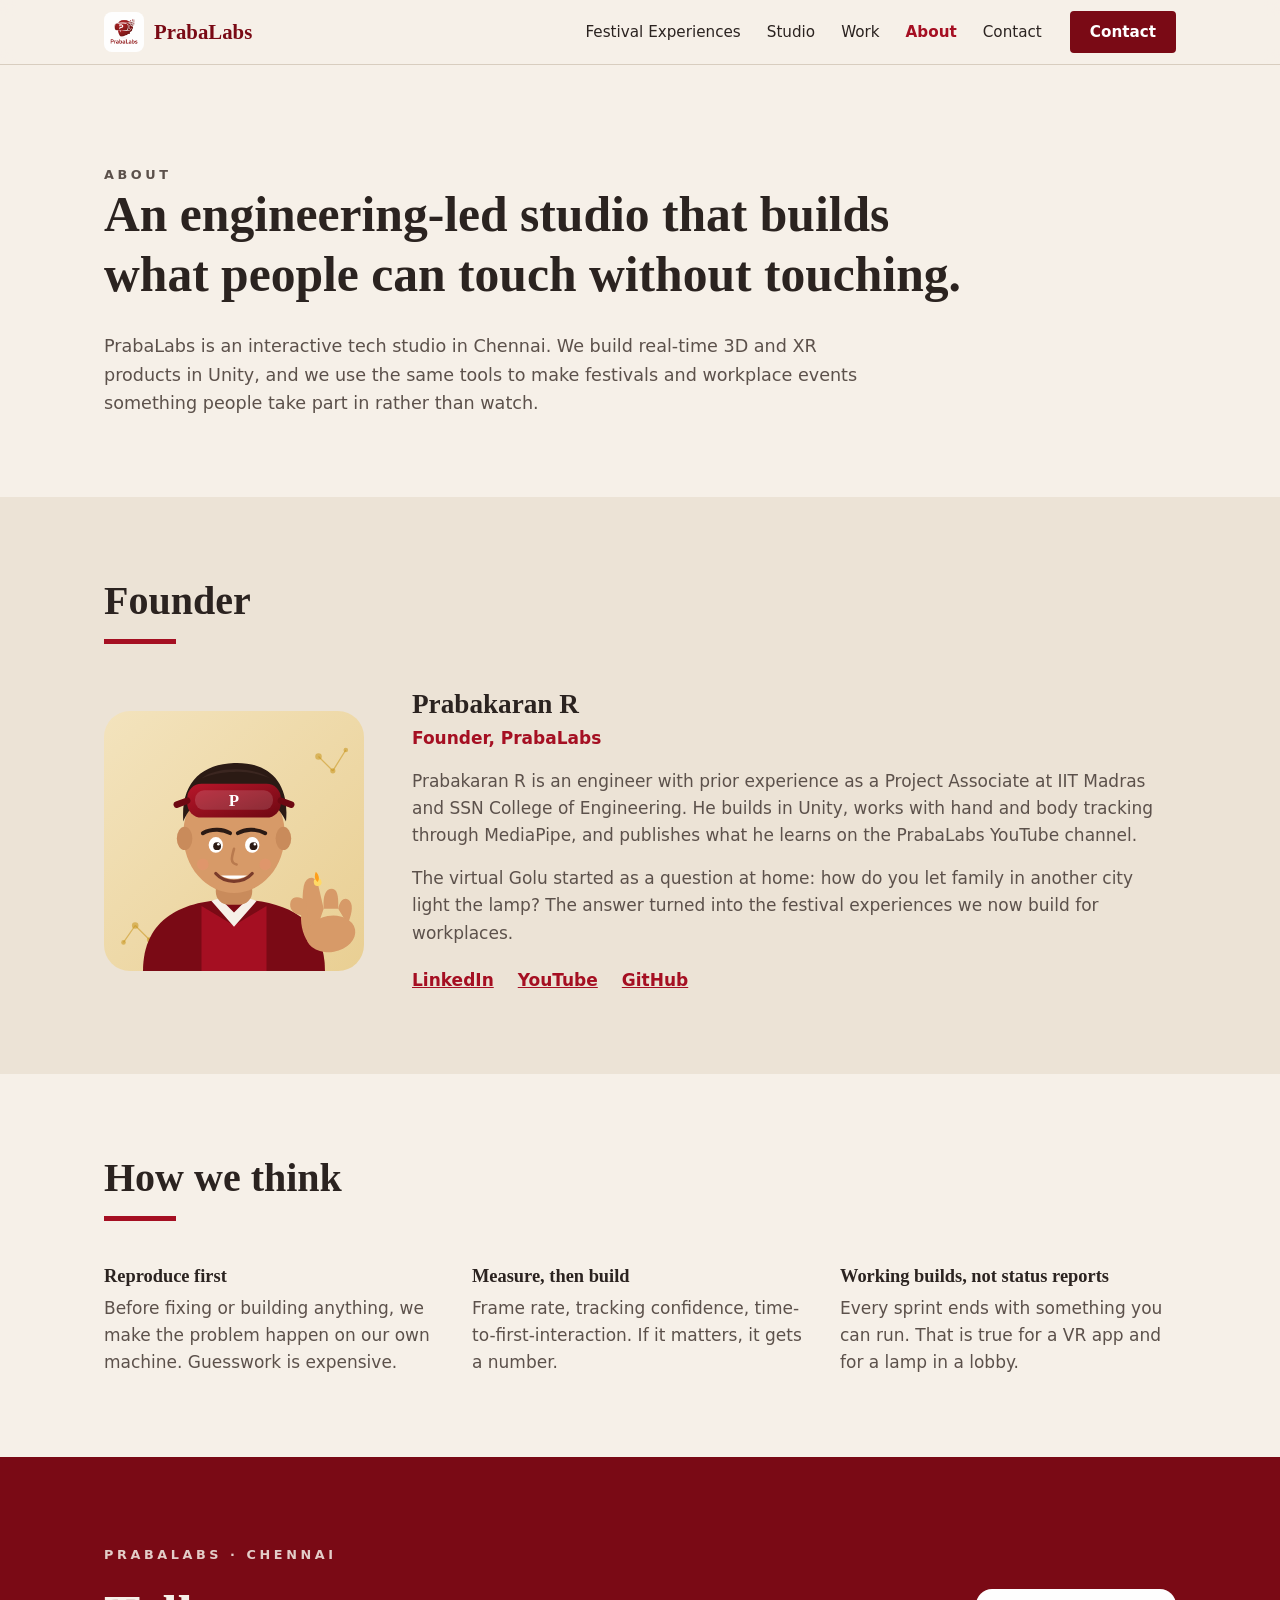
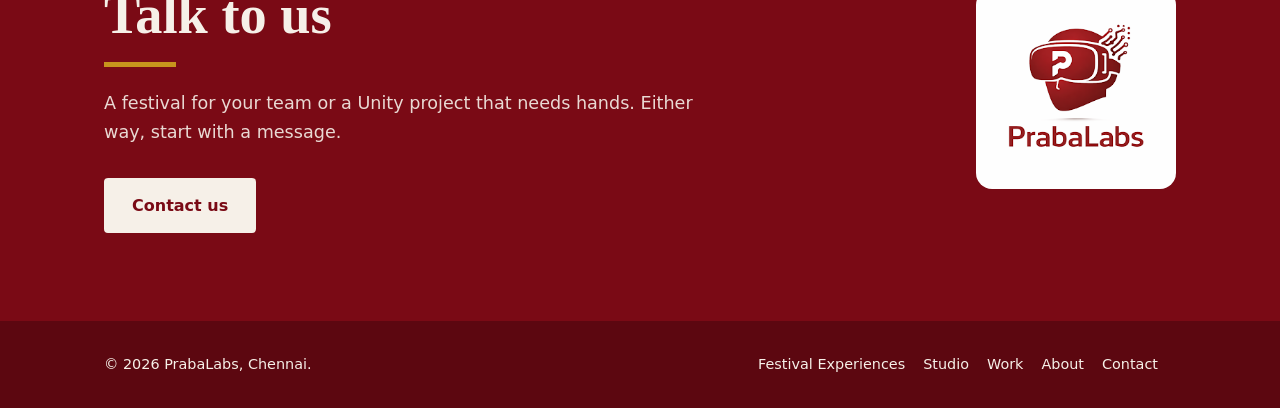
==== commit 011b1868: "Revert "Founder profile from LinkedIn: experience, education, tools" This reverts commit 1d92d0726a5" ====
--- a/about.html
+++ b/about.html
@@ -4,7 +4,7 @@
   <meta charset="utf-8">
   <meta name="viewport" content="width=device-width, initial-scale=1">
   <title>About | PrabaLabs</title>
-  <meta name="description" content="PrabaLabs is an interactive tech studio in Chennai founded by Prabakaran R, a Unity XR developer specialising in gesture-based interaction, with experience at IIT Madras and SSN Institutions.">
+  <meta name="description" content="PrabaLabs is an engineering-led interactive tech studio in Chennai founded by Prabakaran R, building touch-free festival experiences and Unity XR products.">
   <link rel="canonical" href="https://prabalabs.github.io/about.html">
   <meta property="og:title" content="About PrabaLabs">
   <meta property="og:description" content="An engineering-led interactive tech studio in Chennai.">
@@ -47,36 +47,14 @@
       <div class="wrap">
         <h2>Founder</h2>
         <div class="founder">
-          <img src="assets/prabagaran.svg" alt="Cartoon portrait of Prabakaran R, founder of PrabaLabs" width="260" height="260">
+          <img src="assets/prabagaran.svg" alt="Cartoon portrait of Prabakaran R wearing a VR headset on his forehead and making the lamp-lighting pinch gesture" width="260" height="260">
           <div>
             <h3>Prabakaran R</h3>
-            <p class="role">Founder, PrabaLabs · Unity XR developer, Chennai</p>
-            <p>Prabakaran is a Unity XR developer who specialises in gesture-based interaction built on computer vision. He has shipped more than seven gesture-controlled games, four of them on the Microsoft Store, and has built VR environments for neurodiverse, elderly and special-needs users at IIT Madras and SSN Institutions.</p>
-            <p>He currently works as a Senior VR Developer and Project Associate at IITM Pravartak Technologies Foundation, the technology innovation hub at IIT Madras. PrabaLabs is where that research-grade work on controller-free, real-time interaction becomes products for workplaces, events and studios.</p>
+            <p class="role">Founder, PrabaLabs</p>
+            <p>Prabakaran R is an engineer with prior experience as a Project Associate at IIT Madras and SSN College of Engineering. He builds in Unity, works with hand and body tracking through MediaPipe, and publishes what he learns on the PrabaLabs YouTube channel.</p>
+            <p>The virtual Golu started as a question at home: how do you let family in another city light the lamp? The answer turned into the festival experiences we now build for workplaces.</p>
             <p class="contact-links" style="margin-top:20px"><a href="https://www.linkedin.com/in/praba-in" target="_blank" rel="noopener">LinkedIn</a> <a href="https://www.youtube.com/@PrabaLabs" target="_blank" rel="noopener">YouTube</a> <a href="https://github.com/PrabaLabs" target="_blank" rel="noopener">GitHub</a></p>
           </div>
-        </div>
-
-        <div class="timeline-grid">
-          <div>
-            <h3 class="sub">Experience</h3>
-            <ol class="timeline">
-              <li><span class="when">2026 to present</span><strong>Senior VR Developer, Project Associate</strong><span>IITM Pravartak Technologies Foundation, Chennai</span></li>
-              <li><span class="when">2025 to 2026</span><strong>Project Associate, Unity Developer</strong><span>Indian Institute of Technology Madras. Interactive environments for elderly and special-needs users.</span></li>
-              <li><span class="when">2023 to 2025</span><strong>Virtual Reality Developer, Project Associate</strong><span>SSN Institutions, Chennai. Virtual environments and 3D modelling in Unity, Blender and Meta Quest.</span></li>
-              <li><span class="when">2022 to 2023</span><strong>Frontend Developer and IT Support Engineer</strong><span>Apprail Info and Namma Veedu Vasanta Bhavan, Chennai</span></li>
-            </ol>
-          </div>
-          <div>
-            <h3 class="sub">Education</h3>
-            <ol class="timeline">
-              <li><span class="when">2019 to 2023</span><strong>B.E. Computer Science and Engineering</strong><span>Dhanalakshmi Srinivasan Engineering College</span></li>
-            </ol>
-            <h3 class="sub" style="margin-top:32px">Tools and certifications</h3>
-            <p class="muted" style="margin-top:12px">Unity · Unreal Engine · Meta Quest and Oculus · Blender · MediaPipe hand and body tracking · C#</p>
-            <p class="muted" style="margin-top:8px">Certified in Developing VR Applications, 3D Asset Development in Blender and VR Application Building in Unreal Engine, Front End Development, Java and SQL.</p>
-          </div>
-        </div>
         </div>
       </div>
     </section>
--- a/style.css
+++ b/style.css
@@ -513,24 +513,6 @@
 
 .founder .contact-links a { color: var(--red); }
 
-.timeline-grid { display: grid; grid-template-columns: 1.3fr 1fr; gap: 56px; margin-top: 56px; padding-top: 44px; border-top: 1px solid var(--rule); }
-
-.sub { font-family: var(--serif); font-size: 1.3rem; }
-
-.timeline { margin: 18px 0 0; padding: 0; list-style: none; }
-
-.timeline li { position: relative; padding: 0 0 22px 24px; border-left: 2px solid var(--rule); }
-
-.timeline li::before { content: ""; position: absolute; left: -6px; top: 8px; width: 10px; height: 10px; border-radius: 50%; background: var(--gold); }
-
-.timeline li:last-child { padding-bottom: 0; }
-
-.timeline .when { display: block; color: var(--red); font-size: 0.82rem; font-weight: 700; letter-spacing: 0.06em; text-transform: uppercase; }
-
-.timeline strong { display: block; margin-top: 2px; }
-
-.timeline span:last-child { display: block; color: var(--muted); font-size: 0.95rem; }
-
 .values { display: grid; grid-template-columns: repeat(3, 1fr); gap: 32px; margin-top: 44px; }
 
 .values h3 { font-family: var(--serif); }
@@ -573,7 +555,7 @@
 
 @media (max-width: 900px) {
   .hero { padding: 48px 0 56px; }
-  .hero-grid, .doors, .case, .form-grid, .founder, .timeline-grid { grid-template-columns: 1fr; gap: 36px; }
+  .hero-grid, .doors, .case, .form-grid, .founder { grid-template-columns: 1fr; gap: 36px; }
   .cards, .how, .packages, .values { grid-template-columns: repeat(2, 1fr); }
   .calendar { grid-template-columns: repeat(2, 1fr); }
   .where { grid-template-columns: repeat(3, 1fr); }
